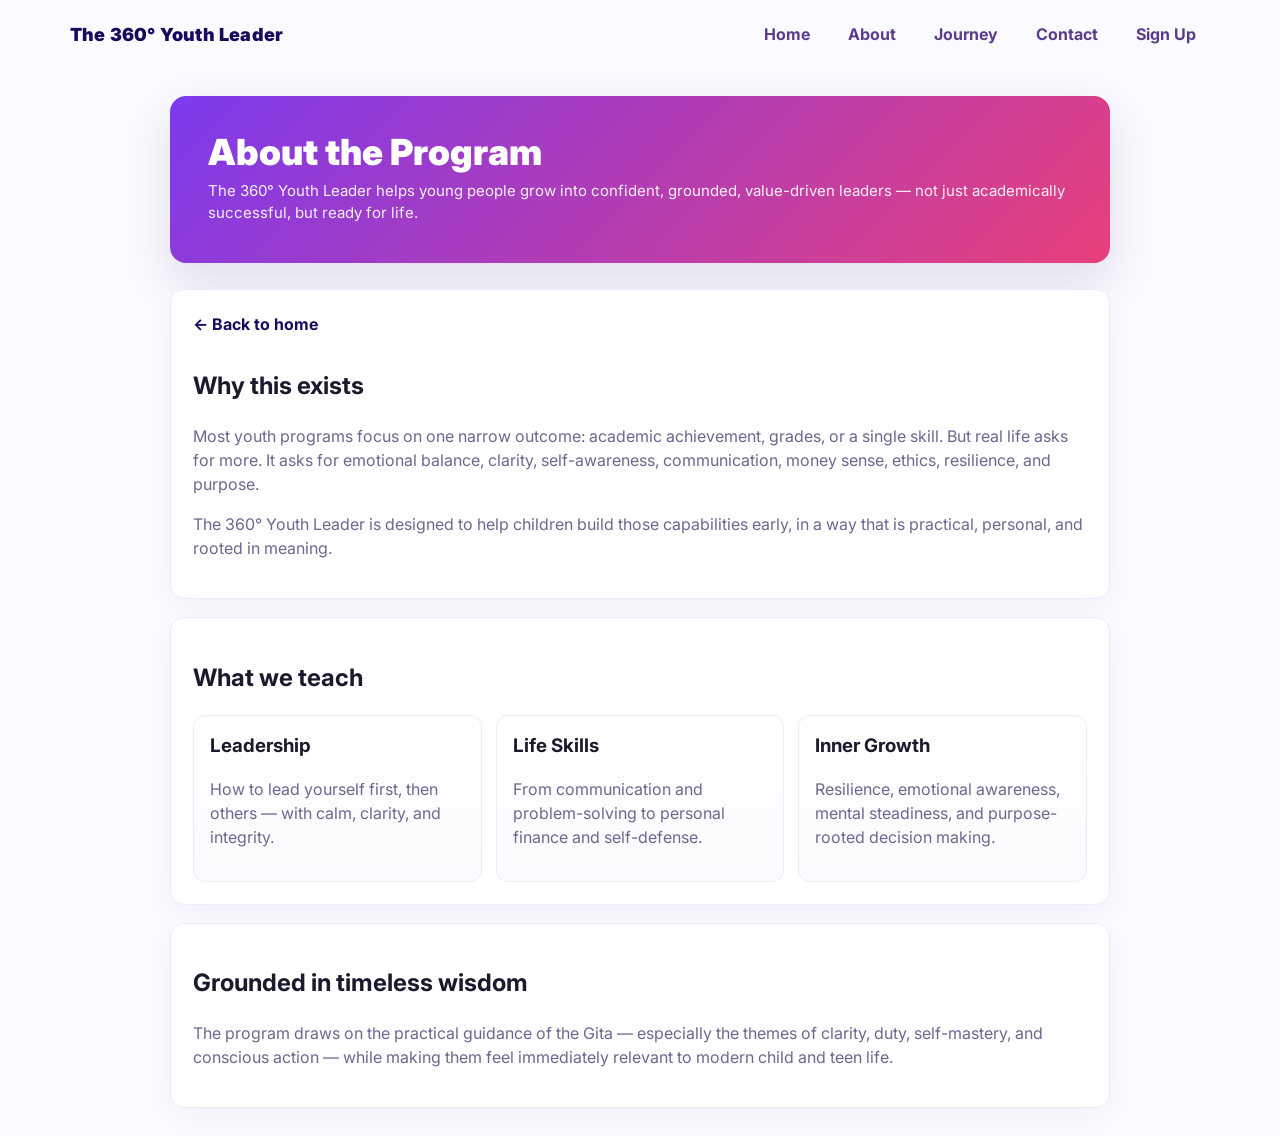
==== about.html @ c53d1ec9 "intial commit" ====
<!DOCTYPE html>
<html lang="en">
<head>
  <meta charset="UTF-8" />
  <meta name="viewport" content="width=device-width, initial-scale=1.0" />
  <title>About | The 360° Youth Leader</title>
  <link rel="stylesheet" href="styles.css" />
</head>
<body>
  <div class="topnav">
    <div class="brand">The 360° Youth Leader</div>
    <div class="nav-links">
      <a class="nav-link" href="index.html">Home</a>
      <a class="nav-link" href="about.html">About</a>
      <a class="nav-link" href="journey.html">Journey</a>
      <a class="nav-link" href="contact.html">Contact</a>
      <a class="nav-link" href="signup.html">Sign Up</a>
    </div>
  </div>

  <div class="container">
    <div class="hero">
      <h1>About the Program</h1>
      <div class="sub">The 360° Youth Leader helps young people grow into confident, grounded, value-driven leaders — not just academically successful, but ready for life.</div>
    </div>

    <div class="section">
      <a class="back" href="index.html">← Back to home</a>
      <h2>Why this exists</h2>
      <p class="muted">Most youth programs focus on one narrow outcome: academic achievement, grades, or a single skill. But real life asks for more. It asks for emotional balance, clarity, self-awareness, communication, money sense, ethics, resilience, and purpose.</p>
      <p class="muted">The 360° Youth Leader is designed to help children build those capabilities early, in a way that is practical, personal, and rooted in meaning.</p>
    </div>

    <div class="section">
      <h2>What we teach</h2>
      <div class="card-list">
        <div class="card">
          <h3>Leadership</h3>
          <p class="muted">How to lead yourself first, then others — with calm, clarity, and integrity.</p>
        </div>
        <div class="card">
          <h3>Life Skills</h3>
          <p class="muted">From communication and problem-solving to personal finance and self-defense.</p>
        </div>
        <div class="card">
          <h3>Inner Growth</h3>
          <p class="muted">Resilience, emotional awareness, mental steadiness, and purpose-rooted decision making.</p>
        </div>
      </div>
    </div>

    <div class="section">
      <h2>Grounded in timeless wisdom</h2>
      <p class="muted">The program draws on the practical guidance of the Gita — especially the themes of clarity, duty, self-mastery, and conscious action — while making them feel immediately relevant to modern child and teen life.</p>
    </div>
  </div>
</body>
</html>
---- styles.css ----
@import url('https://fonts.googleapis.com/css2?family=Inter:wght@400;500;600;700;800;900&family=Marcellus&display=swap');

:root {
  --bg: #fafaff;
  --muted: #6a6890;
  --brand: #1a0a5e;
  --accent1: #7c3aed;
  --accent2: #e8407a;
  --brand-2: #3a1d8a;
  --soft: #f4efff;
  --line: #ecebfa;
  --white: #ffffff;
}

* { box-sizing: border-box; }
html { scroll-behavior: smooth; }
body {
  margin: 0;
  font-family: 'Inter', -apple-system, 'Segoe UI', sans-serif;
  background: var(--bg);
  color: #1a1a2e;
  line-height: 1.5;
  -webkit-font-smoothing: antialiased;
}

a { color: inherit; }
img { max-width: 100%; display: block; }

.topnav {
  max-width: 1180px;
  margin: 0 auto 26px;
  padding: 12px 20px;
  display: flex;
  align-items: center;
  justify-content: space-between;
  gap: 12px;
  flex-wrap: wrap;
}

.brand {
  font-weight: 900;
  color: var(--brand);
  font-size: 18px;
  letter-spacing: 0.2px;
}

.nav-links {
  display: flex;
  gap: 10px;
  flex-wrap: wrap;
}

.nav-link {
  padding: 8px 12px;
  border-radius: 10px;
  text-decoration: none;
  color: #5a3d8a;
  font-weight: 700;
  background: transparent;
  border: 2px solid transparent;
}

.nav-link:hover {
  background: var(--soft);
  border-color: var(--line);
}

.hero {
  max-width: 1180px;
  margin: 20px auto 26px;
  padding: 38px;
  border-radius: 16px;
  background: linear-gradient(135deg, var(--accent1), var(--accent2));
  color: #fff;
  text-align: left;
  box-shadow: 0 18px 48px rgba(30, 20, 80, 0.12);
}

.hero h1 {
  font-size: 36px;
  margin: 0 0 8px;
  font-weight: 900;
  line-height: 1.05;
}

.hero .sub {
  font-size: 15px;
  color: rgba(255,255,255,0.92);
  max-width: 860px;
}

.container {
  max-width: 980px;
  margin: 28px auto;
  padding: 0 20px;
}

.section {
  background: #fff;
  border-radius: 14px;
  padding: 22px;
  border: 1px solid #ecebfa;
  box-shadow: 0 8px 28px rgba(30,20,80,0.04);
  margin-bottom: 18px;
}

.back {
  display: inline-block;
  margin-bottom: 12px;
  color: var(--brand);
  font-weight: 700;
  text-decoration: none;
}

.muted { color: var(--muted); }

.card-list {
  display: grid;
  grid-template-columns: repeat(auto-fit, minmax(260px, 1fr));
  gap: 14px;
}

.card {
  background: linear-gradient(180deg, #fff, #fbfbff);
  padding: 16px;
  border-radius: 12px;
  border: 1px solid #ecebfa;
}

.card h3 { margin: 0 0 8px; }

.btn {
  display: inline-block;
  padding: 12px 18px;
  border-radius: 28px;
  background: linear-gradient(135deg, var(--accent1), #f97316);
  color: #fff;
  font-weight: 800;
  text-decoration: none;
  border: none;
  cursor: pointer;
}

.btn.secondary {
  background: transparent;
  color: var(--brand);
  border: 1px solid rgba(26,10,94,0.06);
  box-shadow: none;
}

footer {
  max-width: 1180px;
  margin: 40px auto 0;
  text-align: center;
  color: rgba(26,10,94,0.8);
}

.track-hero {
  padding: 28px;
  border-radius: 12px;
  color: #fff;
  margin-bottom: 18px;
  display: flex;
  align-items: center;
  gap: 18px;
  background: linear-gradient(135deg, var(--brand), var(--brand-2));
}

.track-hero .emoji {
  width: 76px;
  height: 76px;
  border-radius: 12px;
  display: flex;
  align-items: center;
  justify-content: center;
  font-size: 38px;
  background: rgba(255,255,255,0.12);
  box-shadow: 0 8px 24px rgba(20,10,80,0.12);
  flex-shrink: 0;
}

.track-hero .text { display: flex; flex-direction: column; }
.track-hero h1 { margin: 0; font-size: 22px; }
.track-hero .sub { opacity: 0.95; font-size: 14px; margin-top: 6px; }

.form-section { max-width: 720px; margin: 0 auto; }
.form-grid { display: grid; grid-template-columns: 1fr 1fr; gap: 12px; }
.form-grid .full { grid-column: 1 / -1; }
input[type="text"],input[type="email"],select,textarea {
  width: 100%; padding: 12px; border-radius: 10px; border: 1px solid #ecebf8; background: #fff; box-shadow: inset 0 1px 0 rgba(16,12,40,0.02); transition: box-shadow .15s, border-color .15s; font-size: 15px;
}
input:focus,textarea:focus,select:focus { outline: none; border-color: var(--accent1); box-shadow: 0 10px 30px rgba(124,58,237,0.08); }
.form-note { font-size: 13px; color: var(--muted); margin-top: 8px; }
.form-actions { display: flex; gap: 12px; align-items: center; flex-wrap: wrap; margin-top: 14px; }

.signup-form { max-width: 720px; margin: 0 auto; }
.signup-form fieldset { border: none; background: #fff; border-radius:12px; padding:18px; box-shadow:0 8px 24px rgba(16,12,40,0.04); margin-bottom: 16px; }
.signup-form legend { font-weight: 800; font-size: 15px; color: var(--brand); margin-bottom: 8px; }
.form-row { display: block; margin-bottom: 12px; }
.form-row label { display: block; font-weight: 700; color: #5a3d8a; margin-bottom: 6px; }
.form-row .hint { font-size: 13px; color: var(--muted); margin-top: 6px; }
textarea { min-height: 120px; }

@media (max-width:720px){
  .hero h1 { font-size: 26px; }
  .container { padding: 0 12px; }
  .form-grid { grid-template-columns: 1fr; }
  .topnav { padding: 10px; }
  .track-hero { flex-direction: column; align-items: flex-start; }
  .signup-form { padding: 0 12px; }
  .form-actions { flex-direction: column; align-items: stretch; }
  .form-actions .btn { width: 100%; }
}
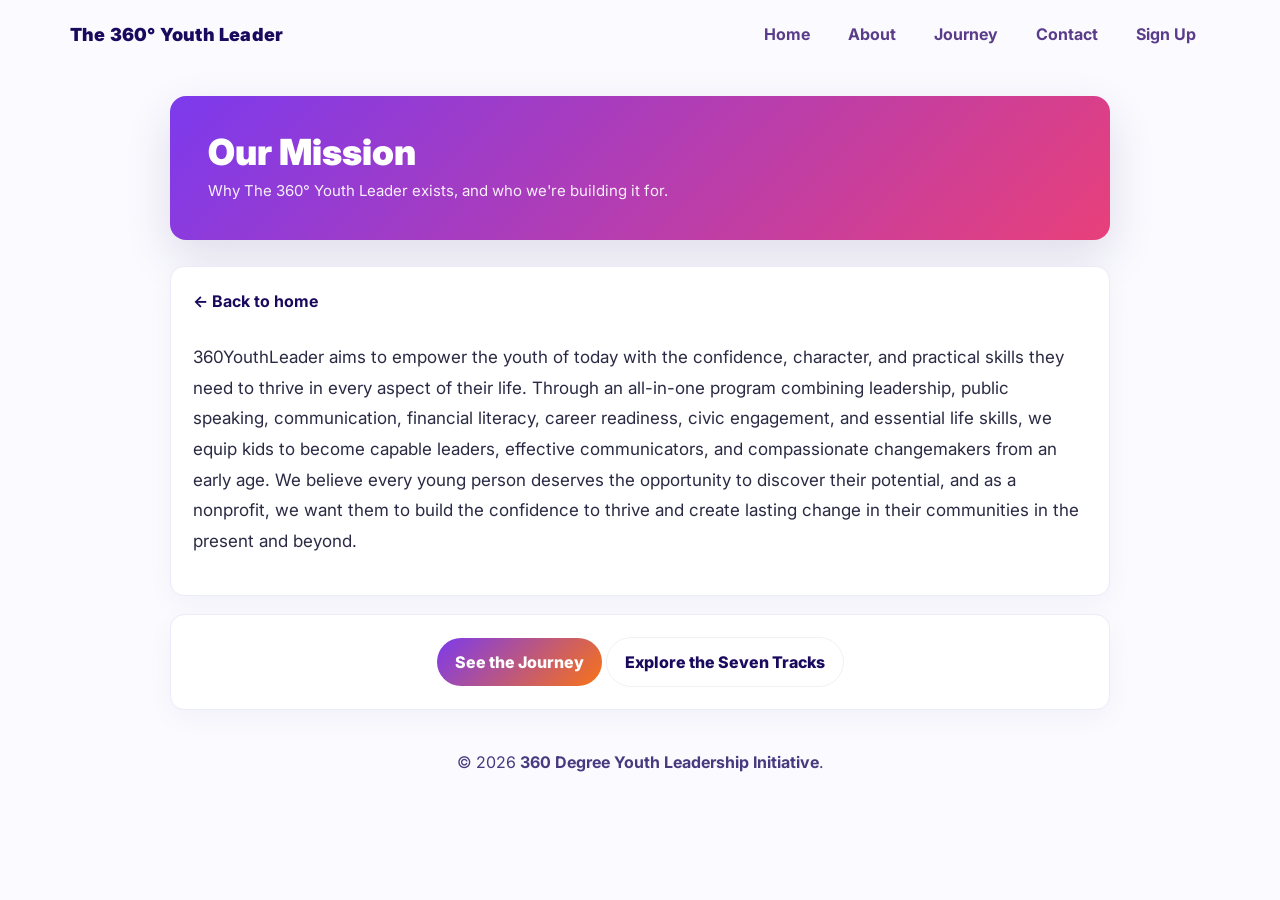
==== commit f11e4f14: "Initial commit Co-Authored-By: Claude Sonnet 5 <noreply@anthropic.com>" ====
--- a/about.html
+++ b/about.html
@@ -20,39 +20,25 @@
 
   <div class="container">
     <div class="hero">
-      <h1>About the Program</h1>
-      <div class="sub">The 360° Youth Leader helps young people grow into confident, grounded, value-driven leaders — not just academically successful, but ready for life.</div>
+      <h1>Our Mission</h1>
+      <div class="sub">Why The 360° Youth Leader exists, and who we're building it for.</div>
     </div>
 
     <div class="section">
       <a class="back" href="index.html">← Back to home</a>
-      <h2>Why this exists</h2>
-      <p class="muted">Most youth programs focus on one narrow outcome: academic achievement, grades, or a single skill. But real life asks for more. It asks for emotional balance, clarity, self-awareness, communication, money sense, ethics, resilience, and purpose.</p>
-      <p class="muted">The 360° Youth Leader is designed to help children build those capabilities early, in a way that is practical, personal, and rooted in meaning.</p>
+      <p style="font-size:17px;line-height:1.8;color:#2a2a44;">
+        360YouthLeader aims to empower the youth of today with the confidence, character, and practical skills they need to thrive in every aspect of their life. Through an all-in-one program combining leadership, public speaking, communication, financial literacy, career readiness, civic engagement, and essential life skills, we equip kids to become capable leaders, effective communicators, and compassionate changemakers from an early age. We believe every young person deserves the opportunity to discover their potential, and as a nonprofit, we want them to build the confidence to thrive and create lasting change in their communities in the present and beyond.
+      </p>
     </div>
 
-    <div class="section">
-      <h2>What we teach</h2>
-      <div class="card-list">
-        <div class="card">
-          <h3>Leadership</h3>
-          <p class="muted">How to lead yourself first, then others — with calm, clarity, and integrity.</p>
-        </div>
-        <div class="card">
-          <h3>Life Skills</h3>
-          <p class="muted">From communication and problem-solving to personal finance and self-defense.</p>
-        </div>
-        <div class="card">
-          <h3>Inner Growth</h3>
-          <p class="muted">Resilience, emotional awareness, mental steadiness, and purpose-rooted decision making.</p>
-        </div>
-      </div>
-    </div>
-
-    <div class="section">
-      <h2>Grounded in timeless wisdom</h2>
-      <p class="muted">The program draws on the practical guidance of the Gita — especially the themes of clarity, duty, self-mastery, and conscious action — while making them feel immediately relevant to modern child and teen life.</p>
+    <div class="section" style="text-align:center;">
+      <a class="btn" href="journey.html">See the Journey</a>
+      <a class="btn secondary" href="index.html">Explore the Seven Tracks</a>
     </div>
   </div>
+
+  <footer>
+    <p>© 2026 <strong>360 Degree Youth Leadership Initiative</strong>.</p>
+  </footer>
 </body>
 </html>
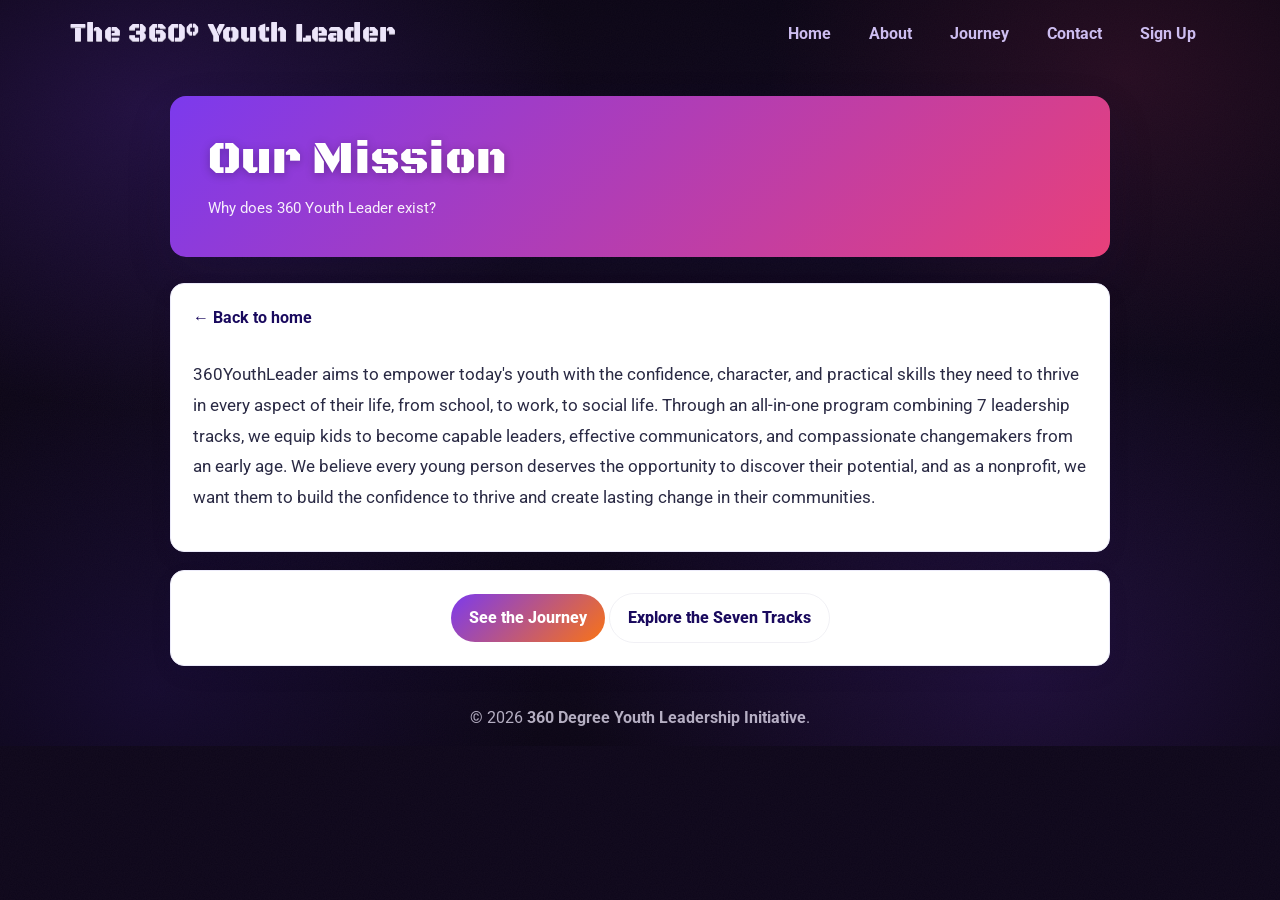
==== commit c46ac716: "initial commit Co-Authored-By: Claude Sonnet 5 <noreply@anthropic.com>" ====
--- a/about.html
+++ b/about.html
@@ -21,13 +21,13 @@
   <div class="container">
     <div class="hero">
       <h1>Our Mission</h1>
-      <div class="sub">Why The 360° Youth Leader exists, and who we're building it for.</div>
+      <div class="sub">Why does 360 Youth Leader exist?</div>
     </div>
 
     <div class="section">
-      <a class="back" href="index.html">← Back to home</a>
+      <a class="back" href="index.html" style="color:var(--brand);">← Back to home</a>
       <p style="font-size:17px;line-height:1.8;color:#2a2a44;">
-        360YouthLeader aims to empower the youth of today with the confidence, character, and practical skills they need to thrive in every aspect of their life. Through an all-in-one program combining leadership, public speaking, communication, financial literacy, career readiness, civic engagement, and essential life skills, we equip kids to become capable leaders, effective communicators, and compassionate changemakers from an early age. We believe every young person deserves the opportunity to discover their potential, and as a nonprofit, we want them to build the confidence to thrive and create lasting change in their communities in the present and beyond.
+        360YouthLeader aims to empower today's youth with the confidence, character, and practical skills they need to thrive in every aspect of their life, from school, to work, to social life. Through an all-in-one program combining 7 leadership tracks, we equip kids to become capable leaders, effective communicators, and compassionate changemakers from an early age. We believe every young person deserves the opportunity to discover their potential, and as a nonprofit, we want them to build the confidence to thrive and create lasting change in their communities.
       </p>
     </div>
 
--- a/styles.css
+++ b/styles.css
@@ -1,7 +1,7 @@
-@import url('https://fonts.googleapis.com/css2?family=Inter:wght@400;500;600;700;800;900&family=Marcellus&display=swap');
+@import url('https://fonts.googleapis.com/css2?family=Roboto:wght@400;500;700;900&family=Black+Ops+One&display=swap');
 
 :root {
-  --bg: #fafaff;
+  --bg: #0d0619;
   --muted: #6a6890;
   --brand: #1a0a5e;
   --accent1: #7c3aed;
@@ -10,18 +10,39 @@
   --soft: #f4efff;
   --line: #ecebfa;
   --white: #ffffff;
+  --heading-font: 'Black Ops One', cursive;
 }
 
 * { box-sizing: border-box; }
 html { scroll-behavior: smooth; }
 body {
   margin: 0;
-  font-family: 'Inter', -apple-system, 'Segoe UI', sans-serif;
-  background: var(--bg);
-  color: #1a1a2e;
+  font-family: 'Roboto', -apple-system, 'Segoe UI', sans-serif;
+  background-color: var(--bg);
+  background-image:
+    radial-gradient(ellipse 700px 500px at 12% 15%, rgba(124,58,237,0.20), transparent 60%),
+    radial-gradient(ellipse 600px 480px at 88% 10%, rgba(232,64,122,0.12), transparent 60%),
+    radial-gradient(ellipse 750px 550px at 80% 90%, rgba(124,58,237,0.16), transparent 60%),
+    radial-gradient(ellipse 650px 500px at 12% 92%, rgba(58,29,138,0.22), transparent 60%),
+    radial-gradient(ellipse 100% 90% at 50% 50%, transparent 35%, rgba(0,0,0,0.55) 100%),
+    url("data:image/svg+xml,%3Csvg xmlns='http://www.w3.org/2000/svg' width='180' height='180'%3E%3Cfilter id='n'%3E%3CfeTurbulence type='fractalNoise' baseFrequency='0.85' numOctaves='2' stitchTiles='stitch'/%3E%3CfeColorMatrix type='matrix' values='0 0 0 0 0.75  0 0 0 0 0.65  0 0 0 0 0.95  0 0 0 0.035 0'/%3E%3C/filter%3E%3Crect width='100%25' height='100%25' filter='url(%23n)'/%3E%3C/svg%3E");
+  background-repeat: no-repeat, no-repeat, no-repeat, no-repeat, no-repeat, repeat;
+  color: #ece5fa;
   line-height: 1.5;
   -webkit-font-smoothing: antialiased;
 }
+
+h1, h2, h3, .brand, .hero h1, .track-hero h1, .card h3 {
+  font-family: var(--heading-font);
+  font-weight: 400;
+  letter-spacing: 0.3px;
+  color: var(--brand);
+  text-shadow: 0 1px 0 rgba(255,255,255,0.6);
+  line-height: 1.3;
+}
+h1 { font-size: 2.1em; }
+h2 { font-size: 1.7em; }
+h3 { font-size: 1.4em; }
 
 a { color: inherit; }
 img { max-width: 100%; display: block; }
@@ -38,10 +59,9 @@
 }
 
 .brand {
-  font-weight: 900;
-  color: var(--brand);
-  font-size: 18px;
-  letter-spacing: 0.2px;
+  font-size: 26px;
+  letter-spacing: 0.3px;
+  color: #ece5fa;
 }
 
 .nav-links {
@@ -54,7 +74,7 @@
   padding: 8px 12px;
   border-radius: 10px;
   text-decoration: none;
-  color: #5a3d8a;
+  color: #cdbdf0;
   font-weight: 700;
   background: transparent;
   border: 2px solid transparent;
@@ -63,6 +83,7 @@
 .nav-link:hover {
   background: var(--soft);
   border-color: var(--line);
+  color: var(--brand-2);
 }
 
 .hero {
@@ -77,10 +98,11 @@
 }
 
 .hero h1 {
-  font-size: 36px;
-  margin: 0 0 8px;
-  font-weight: 900;
-  line-height: 1.05;
+  font-size: 46px;
+  margin: 0 0 10px;
+  line-height: 1.15;
+  color: #fff;
+  text-shadow: 0 2px 10px rgba(0,0,0,0.25);
 }
 
 .hero .sub {
@@ -97,6 +119,7 @@
 
 .section {
   background: #fff;
+  color: #2a2a44;
   border-radius: 14px;
   padding: 22px;
   border: 1px solid #ecebfa;
@@ -107,7 +130,7 @@
 .back {
   display: inline-block;
   margin-bottom: 12px;
-  color: var(--brand);
+  color: #cdbdf0;
   font-weight: 700;
   text-decoration: none;
 }
@@ -116,18 +139,19 @@
 
 .card-list {
   display: grid;
-  grid-template-columns: repeat(auto-fit, minmax(260px, 1fr));
+  grid-template-columns: repeat(auto-fit, minmax(min(260px, 100%), 1fr));
   gap: 14px;
 }
 
 .card {
   background: linear-gradient(180deg, #fff, #fbfbff);
+  color: #2a2a44;
   padding: 16px;
   border-radius: 12px;
   border: 1px solid #ecebfa;
 }
 
-.card h3 { margin: 0 0 8px; }
+.card h3 { margin: 0 0 8px; font-size: 22px; }
 
 .btn {
   display: inline-block;
@@ -152,7 +176,7 @@
   max-width: 1180px;
   margin: 40px auto 0;
   text-align: center;
-  color: rgba(26,10,94,0.8);
+  color: rgba(236,229,250,0.75);
 }
 
 .track-hero {
@@ -180,7 +204,7 @@
 }
 
 .track-hero .text { display: flex; flex-direction: column; }
-.track-hero h1 { margin: 0; font-size: 22px; }
+.track-hero h1 { margin: 0; font-size: 32px; color: #fff; text-shadow: 0 2px 8px rgba(0,0,0,0.25); }
 .track-hero .sub { opacity: 0.95; font-size: 14px; margin-top: 6px; }
 
 .form-section { max-width: 720px; margin: 0 auto; }
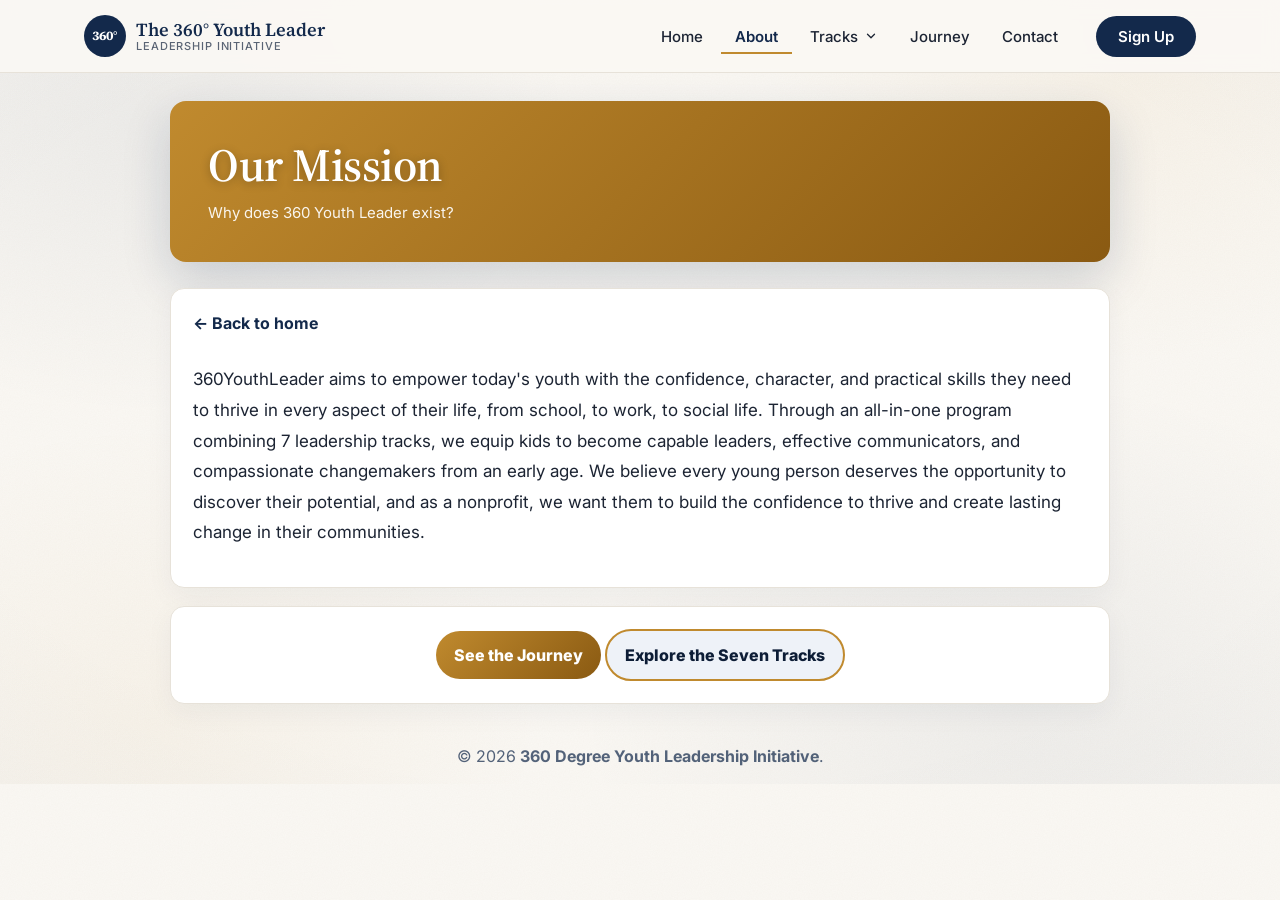
==== commit 525d4fca: "Restyle site with navy/gold theme and rebuild homepage layout Switches the palette to navy, gold, an" ====
--- a/about.html
+++ b/about.html
@@ -7,16 +7,37 @@
   <link rel="stylesheet" href="styles.css" />
 </head>
 <body>
-  <div class="topnav">
-    <div class="brand">The 360° Youth Leader</div>
-    <div class="nav-links">
-      <a class="nav-link" href="index.html">Home</a>
-      <a class="nav-link" href="about.html">About</a>
-      <a class="nav-link" href="journey.html">Journey</a>
-      <a class="nav-link" href="contact.html">Contact</a>
-      <a class="nav-link" href="signup.html">Sign Up</a>
-    </div>
+<header class="site-header">
+  <div class="site-header-inner">
+    <a class="logo" href="index.html" aria-label="The 360° Youth Leader home">
+      <span class="logo-mark" aria-hidden="true">360°</span>
+      <span class="logo-text">The 360° Youth Leader<small>Leadership Initiative</small></span>
+    </a>
+    <button class="nav-toggle" aria-expanded="false" aria-controls="site-menu">Menu</button>
+    <nav id="site-menu" class="nav-menu" aria-label="Main">
+      <ul class="nav-list">
+        <li><a href="index.html">Home</a></li>
+        <li><a href="about.html">About</a></li>
+        <li>
+          <button class="dropdown-toggle" aria-expanded="false" aria-controls="tracks-menu">Tracks <svg viewBox="0 0 24 24" fill="none" stroke="currentColor" stroke-width="2.2" stroke-linecap="round" stroke-linejoin="round" aria-hidden="true"><path d="M6 9l6 6 6-6"/></svg></button>
+          <ul id="tracks-menu" class="dropdown">
+            <li><a href="lead.html"><strong>Leadership</strong><span>Decision-making, calm under pressure, leading self & others.</span></a></li>
+            <li><a href="mind.html"><strong>Mastery of Mind, Body & Soul</strong><span>Stress management, meditation, steady judgment and resilience.</span></a></li>
+            <li><a href="future.html"><strong>Future Pathways</strong><span>College/career planning, internships, scholarships and exploration.</span></a></li>
+            <li><a href="voice.html"><strong>Voice, Brand & Influence</strong><span>Public speaking, storytelling, personal brand and persuasion.</span></a></li>
+            <li><a href="money.html"><strong>Money Smarts</strong><span>Personal finance, earning, saving, investing and entrepreneurship.</span></a></li>
+            <li><a href="community.html"><strong>Community & Character</strong><span>Service, civic sense, character formation and good company.</span></a></li>
+            <li><a href="safety.html"><strong>Safety & Self Defense</strong><span>Self-defense, CPR/first-aid, and online safety awareness.</span></a></li>
+            <li class="dropdown-all"><a href="index.html#tracks">See all seven tracks &rarr;</a></li>
+          </ul>
+        </li>
+        <li><a href="journey.html">Journey</a></li>
+        <li><a href="contact.html">Contact</a></li>
+      </ul>
+      <a class="nav-cta" href="signup.html">Sign Up</a>
+    </nav>
   </div>
+</header>
 
   <div class="container">
     <div class="hero">
@@ -26,7 +47,7 @@
 
     <div class="section">
       <a class="back" href="index.html" style="color:var(--brand);">← Back to home</a>
-      <p style="font-size:17px;line-height:1.8;color:#2a2a44;">
+      <p style="font-size:17px;line-height:1.8;color:#1c2433;">
         360YouthLeader aims to empower today's youth with the confidence, character, and practical skills they need to thrive in every aspect of their life, from school, to work, to social life. Through an all-in-one program combining 7 leadership tracks, we equip kids to become capable leaders, effective communicators, and compassionate changemakers from an early age. We believe every young person deserves the opportunity to discover their potential, and as a nonprofit, we want them to build the confidence to thrive and create lasting change in their communities.
       </p>
     </div>
@@ -40,5 +61,6 @@
   <footer>
     <p>© 2026 <strong>360 Degree Youth Leadership Initiative</strong>.</p>
   </footer>
+<script src="nav.js"></script>
 </body>
 </html>
--- a/styles.css
+++ b/styles.css
@@ -1,44 +1,43 @@
-@import url('https://fonts.googleapis.com/css2?family=Roboto:wght@400;500;700;900&family=Black+Ops+One&display=swap');
+@import url('https://fonts.googleapis.com/css2?family=Inter:wght@400;500;600;700&family=Source+Serif+4:opsz,wght@8..60,500;8..60,600;8..60,700&display=swap');
 
 :root {
-  --bg: #0d0619;
-  --muted: #6a6890;
-  --brand: #1a0a5e;
-  --accent1: #7c3aed;
-  --accent2: #e8407a;
-  --brand-2: #3a1d8a;
-  --soft: #f4efff;
-  --line: #ecebfa;
+  --bg: #faf8f4;
+  --muted: #5a6474;
+  --brand: #13294b;
+  --accent1: #c08a2e;
+  --accent2: #8a5a12;
+  --brand-2: #0d1d36;
+  --soft: #eef2f8;
+  --line: #e7e2d9;
   --white: #ffffff;
-  --heading-font: 'Black Ops One', cursive;
+  --heading-font: 'Source Serif 4', Georgia, 'Times New Roman', serif;
 }
 
 * { box-sizing: border-box; }
 html { scroll-behavior: smooth; }
 body {
   margin: 0;
-  font-family: 'Roboto', -apple-system, 'Segoe UI', sans-serif;
+  font-family: 'Inter', -apple-system, 'Segoe UI', Roboto, sans-serif;
   background-color: var(--bg);
   background-image:
-    radial-gradient(ellipse 700px 500px at 12% 15%, rgba(124,58,237,0.20), transparent 60%),
-    radial-gradient(ellipse 600px 480px at 88% 10%, rgba(232,64,122,0.12), transparent 60%),
-    radial-gradient(ellipse 750px 550px at 80% 90%, rgba(124,58,237,0.16), transparent 60%),
-    radial-gradient(ellipse 650px 500px at 12% 92%, rgba(58,29,138,0.22), transparent 60%),
-    radial-gradient(ellipse 100% 90% at 50% 50%, transparent 35%, rgba(0,0,0,0.55) 100%),
-    url("data:image/svg+xml,%3Csvg xmlns='http://www.w3.org/2000/svg' width='180' height='180'%3E%3Cfilter id='n'%3E%3CfeTurbulence type='fractalNoise' baseFrequency='0.85' numOctaves='2' stitchTiles='stitch'/%3E%3CfeColorMatrix type='matrix' values='0 0 0 0 0.75  0 0 0 0 0.65  0 0 0 0 0.95  0 0 0 0.035 0'/%3E%3C/filter%3E%3Crect width='100%25' height='100%25' filter='url(%23n)'/%3E%3C/svg%3E");
+    radial-gradient(ellipse 700px 500px at 12% 15%, rgba(19,41,75,0.06), transparent 60%),
+    radial-gradient(ellipse 600px 480px at 88% 10%, rgba(192,138,46,0.06), transparent 60%),
+    radial-gradient(ellipse 750px 550px at 80% 90%, rgba(19,41,75,0.05), transparent 60%),
+    radial-gradient(ellipse 650px 500px at 12% 92%, rgba(192,138,46,0.05), transparent 60%),
+    radial-gradient(ellipse 100% 90% at 50% 50%, transparent 55%, rgba(19,41,75,0.04) 100%),
+    url("data:image/svg+xml,%3Csvg xmlns='http://www.w3.org/2000/svg' width='180' height='180'%3E%3Cfilter id='n'%3E%3CfeTurbulence type='fractalNoise' baseFrequency='0.85' numOctaves='2' stitchTiles='stitch'/%3E%3CfeColorMatrix type='matrix' values='0 0 0 0 0.45  0 0 0 0 0.36  0 0 0 0 0.24  0 0 0 0.05 0'/%3E%3C/filter%3E%3Crect width='100%25' height='100%25' filter='url(%23n)'/%3E%3C/svg%3E");
   background-repeat: no-repeat, no-repeat, no-repeat, no-repeat, no-repeat, repeat;
-  color: #ece5fa;
+  color: #1c2433;
   line-height: 1.5;
   -webkit-font-smoothing: antialiased;
 }
 
 h1, h2, h3, .brand, .hero h1, .track-hero h1, .card h3 {
   font-family: var(--heading-font);
-  font-weight: 400;
-  letter-spacing: 0.3px;
-  color: var(--brand);
-  text-shadow: 0 1px 0 rgba(255,255,255,0.6);
-  line-height: 1.3;
+  font-weight: 600;
+  letter-spacing: -0.01em;
+  color: var(--brand);
+  line-height: 1.25;
 }
 h1 { font-size: 2.1em; }
 h2 { font-size: 1.7em; }
@@ -61,7 +60,7 @@
 .brand {
   font-size: 26px;
   letter-spacing: 0.3px;
-  color: #ece5fa;
+  color: var(--brand);
 }
 
 .nav-links {
@@ -74,7 +73,7 @@
   padding: 8px 12px;
   border-radius: 10px;
   text-decoration: none;
-  color: #cdbdf0;
+  color: var(--brand);
   font-weight: 700;
   background: transparent;
   border: 2px solid transparent;
@@ -83,7 +82,6 @@
 .nav-link:hover {
   background: var(--soft);
   border-color: var(--line);
-  color: var(--brand-2);
 }
 
 .hero {
@@ -94,7 +92,7 @@
   background: linear-gradient(135deg, var(--accent1), var(--accent2));
   color: #fff;
   text-align: left;
-  box-shadow: 0 18px 48px rgba(30, 20, 80, 0.12);
+  box-shadow: 0 18px 48px rgba(19, 41, 75, 0.18);
 }
 
 .hero h1 {
@@ -119,18 +117,18 @@
 
 .section {
   background: #fff;
-  color: #2a2a44;
+  color: #1c2433;
   border-radius: 14px;
   padding: 22px;
-  border: 1px solid #ecebfa;
-  box-shadow: 0 8px 28px rgba(30,20,80,0.04);
+  border: 1px solid var(--line);
+  box-shadow: 0 8px 28px rgba(19,41,75,0.05);
   margin-bottom: 18px;
 }
 
 .back {
   display: inline-block;
   margin-bottom: 12px;
-  color: #cdbdf0;
+  color: var(--brand);
   font-weight: 700;
   text-decoration: none;
 }
@@ -144,11 +142,11 @@
 }
 
 .card {
-  background: linear-gradient(180deg, #fff, #fbfbff);
-  color: #2a2a44;
+  background: linear-gradient(180deg, #fff, #fdfcfa);
+  color: #1c2433;
   padding: 16px;
   border-radius: 12px;
-  border: 1px solid #ecebfa;
+  border: 1px solid var(--line);
 }
 
 .card h3 { margin: 0 0 8px; font-size: 22px; }
@@ -157,7 +155,7 @@
   display: inline-block;
   padding: 12px 18px;
   border-radius: 28px;
-  background: linear-gradient(135deg, var(--accent1), #f97316);
+  background: linear-gradient(135deg, var(--accent1), var(--accent2));
   color: #fff;
   font-weight: 800;
   text-decoration: none;
@@ -166,9 +164,9 @@
 }
 
 .btn.secondary {
-  background: transparent;
-  color: var(--brand);
-  border: 1px solid rgba(26,10,94,0.06);
+  background: var(--soft);
+  color: var(--brand-2);
+  border: 2px solid var(--accent1);
   box-shadow: none;
 }
 
@@ -176,7 +174,7 @@
   max-width: 1180px;
   margin: 40px auto 0;
   text-align: center;
-  color: rgba(236,229,250,0.75);
+  color: rgba(19,41,75,0.72);
 }
 
 .track-hero {
@@ -199,7 +197,7 @@
   justify-content: center;
   font-size: 38px;
   background: rgba(255,255,255,0.12);
-  box-shadow: 0 8px 24px rgba(20,10,80,0.12);
+  box-shadow: 0 8px 24px rgba(13,29,54,0.18);
   flex-shrink: 0;
 }
 
@@ -211,9 +209,9 @@
 .form-grid { display: grid; grid-template-columns: 1fr 1fr; gap: 12px; }
 .form-grid .full { grid-column: 1 / -1; }
 input[type="text"],input[type="email"],select,textarea {
-  width: 100%; padding: 12px; border-radius: 10px; border: 1px solid #ecebf8; background: #fff; box-shadow: inset 0 1px 0 rgba(16,12,40,0.02); transition: box-shadow .15s, border-color .15s; font-size: 15px;
-}
-input:focus,textarea:focus,select:focus { outline: none; border-color: var(--accent1); box-shadow: 0 10px 30px rgba(124,58,237,0.08); }
+  width: 100%; padding: 12px; border-radius: 10px; border: 1px solid var(--line); background: #fff; box-shadow: inset 0 1px 0 rgba(16,12,40,0.02); transition: box-shadow .15s, border-color .15s; font-size: 15px;
+}
+input:focus,textarea:focus,select:focus { outline: none; border-color: var(--accent1); box-shadow: 0 10px 30px rgba(192,138,46,0.12); }
 .form-note { font-size: 13px; color: var(--muted); margin-top: 8px; }
 .form-actions { display: flex; gap: 12px; align-items: center; flex-wrap: wrap; margin-top: 14px; }
 
@@ -221,7 +219,7 @@
 .signup-form fieldset { border: none; background: #fff; border-radius:12px; padding:18px; box-shadow:0 8px 24px rgba(16,12,40,0.04); margin-bottom: 16px; }
 .signup-form legend { font-weight: 800; font-size: 15px; color: var(--brand); margin-bottom: 8px; }
 .form-row { display: block; margin-bottom: 12px; }
-.form-row label { display: block; font-weight: 700; color: #5a3d8a; margin-bottom: 6px; }
+.form-row label { display: block; font-weight: 700; color: var(--brand); margin-bottom: 6px; }
 .form-row .hint { font-size: 13px; color: var(--muted); margin-top: 6px; }
 textarea { min-height: 120px; }
 
@@ -235,3 +233,44 @@
   .form-actions { flex-direction: column; align-items: stretch; }
   .form-actions .btn { width: 100%; }
 }
+
+/* Site header (shared across every page) */
+.site-header{position:sticky;top:0;z-index:50;background:rgba(250,248,244,0.94);-webkit-backdrop-filter:saturate(160%) blur(8px);backdrop-filter:saturate(160%) blur(8px);border-bottom:1px solid var(--line);margin-bottom:26px;}
+.site-header-inner{position:relative;max-width:1160px;margin:0 auto;padding:0 24px;display:flex;align-items:center;justify-content:space-between;gap:16px;min-height:72px;}
+.logo{display:flex;align-items:center;gap:10px;text-decoration:none;color:var(--brand);}
+.logo-mark{display:inline-flex;align-items:center;justify-content:center;width:42px;height:42px;border-radius:50%;background:var(--brand);color:#fff;font-family:var(--heading-font);font-weight:700;font-size:13px;}
+.logo-text{font-family:var(--heading-font);font-weight:600;font-size:1.15rem;line-height:1.1;}
+.logo-text small{display:block;font-family:'Inter',sans-serif;font-size:11px;font-weight:500;letter-spacing:0.08em;text-transform:uppercase;color:var(--muted);}
+.nav-menu{display:flex;align-items:center;gap:24px;}
+.nav-list{display:flex;align-items:center;gap:4px;list-style:none;margin:0;padding:0;}
+.nav-list>li{position:relative;}
+.nav-list>li>a,.dropdown-toggle{display:inline-flex;align-items:center;gap:6px;padding:10px 14px;border-radius:8px;font:500 15px/1 'Inter',sans-serif;color:#1c2433;text-decoration:none;background:none;border:0;cursor:pointer;}
+.nav-list>li>a:hover,.dropdown-toggle:hover{background:var(--soft);color:var(--brand);}
+.nav-list a[aria-current="page"],.dropdown-toggle.is-current{color:var(--brand);font-weight:600;box-shadow:inset 0 -2px 0 var(--accent1);border-radius:0;}
+.dropdown-toggle svg{width:14px;height:14px;transition:transform .2s;}
+.dropdown-toggle[aria-expanded="true"] svg{transform:rotate(180deg);}
+.dropdown{position:absolute;top:calc(100% + 8px);left:50%;transform:translateX(-50%);width:460px;padding:12px;background:#fff;border:1px solid var(--line);border-radius:18px;box-shadow:0 18px 48px rgba(19,41,75,0.14);list-style:none;margin:0;display:none;grid-template-columns:1fr 1fr;gap:2px;}
+.dropdown.open{display:grid;}
+.dropdown a{display:block;padding:10px 12px;border-radius:10px;text-decoration:none;color:#1c2433;}
+.dropdown a:hover,.dropdown a:focus-visible{background:var(--soft);}
+.dropdown a[aria-current="page"]{background:var(--soft);}
+.dropdown a strong{display:block;font-weight:600;font-size:14.5px;color:var(--brand);}
+.dropdown a span{display:block;font-size:12.5px;color:var(--muted);line-height:1.4;margin-top:2px;}
+.dropdown .dropdown-all{grid-column:1 / -1;border-top:1px solid var(--line);margin-top:6px;padding-top:8px;}
+.dropdown .dropdown-all a{color:var(--accent2);font-weight:600;font-size:14px;}
+.site-header .nav-cta{display:inline-flex;align-items:center;justify-content:center;padding:13px 22px;border-radius:999px;background:var(--brand);color:#fff;font:600 15px/1 'Inter',sans-serif;text-decoration:none;border:0;}
+.site-header .nav-cta:hover{background:var(--brand-2);}
+.nav-toggle{display:none;background:none;border:1px solid var(--line);border-radius:8px;padding:8px 12px;font:500 14px 'Inter',sans-serif;color:var(--brand);cursor:pointer;}
+
+@media (max-width:960px){
+  .nav-toggle{display:inline-flex;}
+  .nav-menu{display:none;position:absolute;left:0;right:0;top:100%;flex-direction:column;align-items:stretch;gap:12px;background:var(--bg);border-bottom:1px solid var(--line);padding:16px 24px 24px;max-height:calc(100vh - 72px);overflow-y:auto;}
+  .nav-menu.open{display:flex;}
+  .nav-list{flex-direction:column;align-items:stretch;}
+  .nav-list>li>a,.dropdown-toggle{width:100%;justify-content:space-between;padding:14px 8px;}
+  .nav-list a[aria-current="page"],.dropdown-toggle.is-current{box-shadow:inset 3px 0 0 var(--accent1);padding-left:14px;}
+  .dropdown{position:static;transform:none;width:100%;box-shadow:none;grid-template-columns:1fr;margin-top:4px;}
+}
+@media (max-width:640px){
+  .logo-text small{display:none;}
+}
